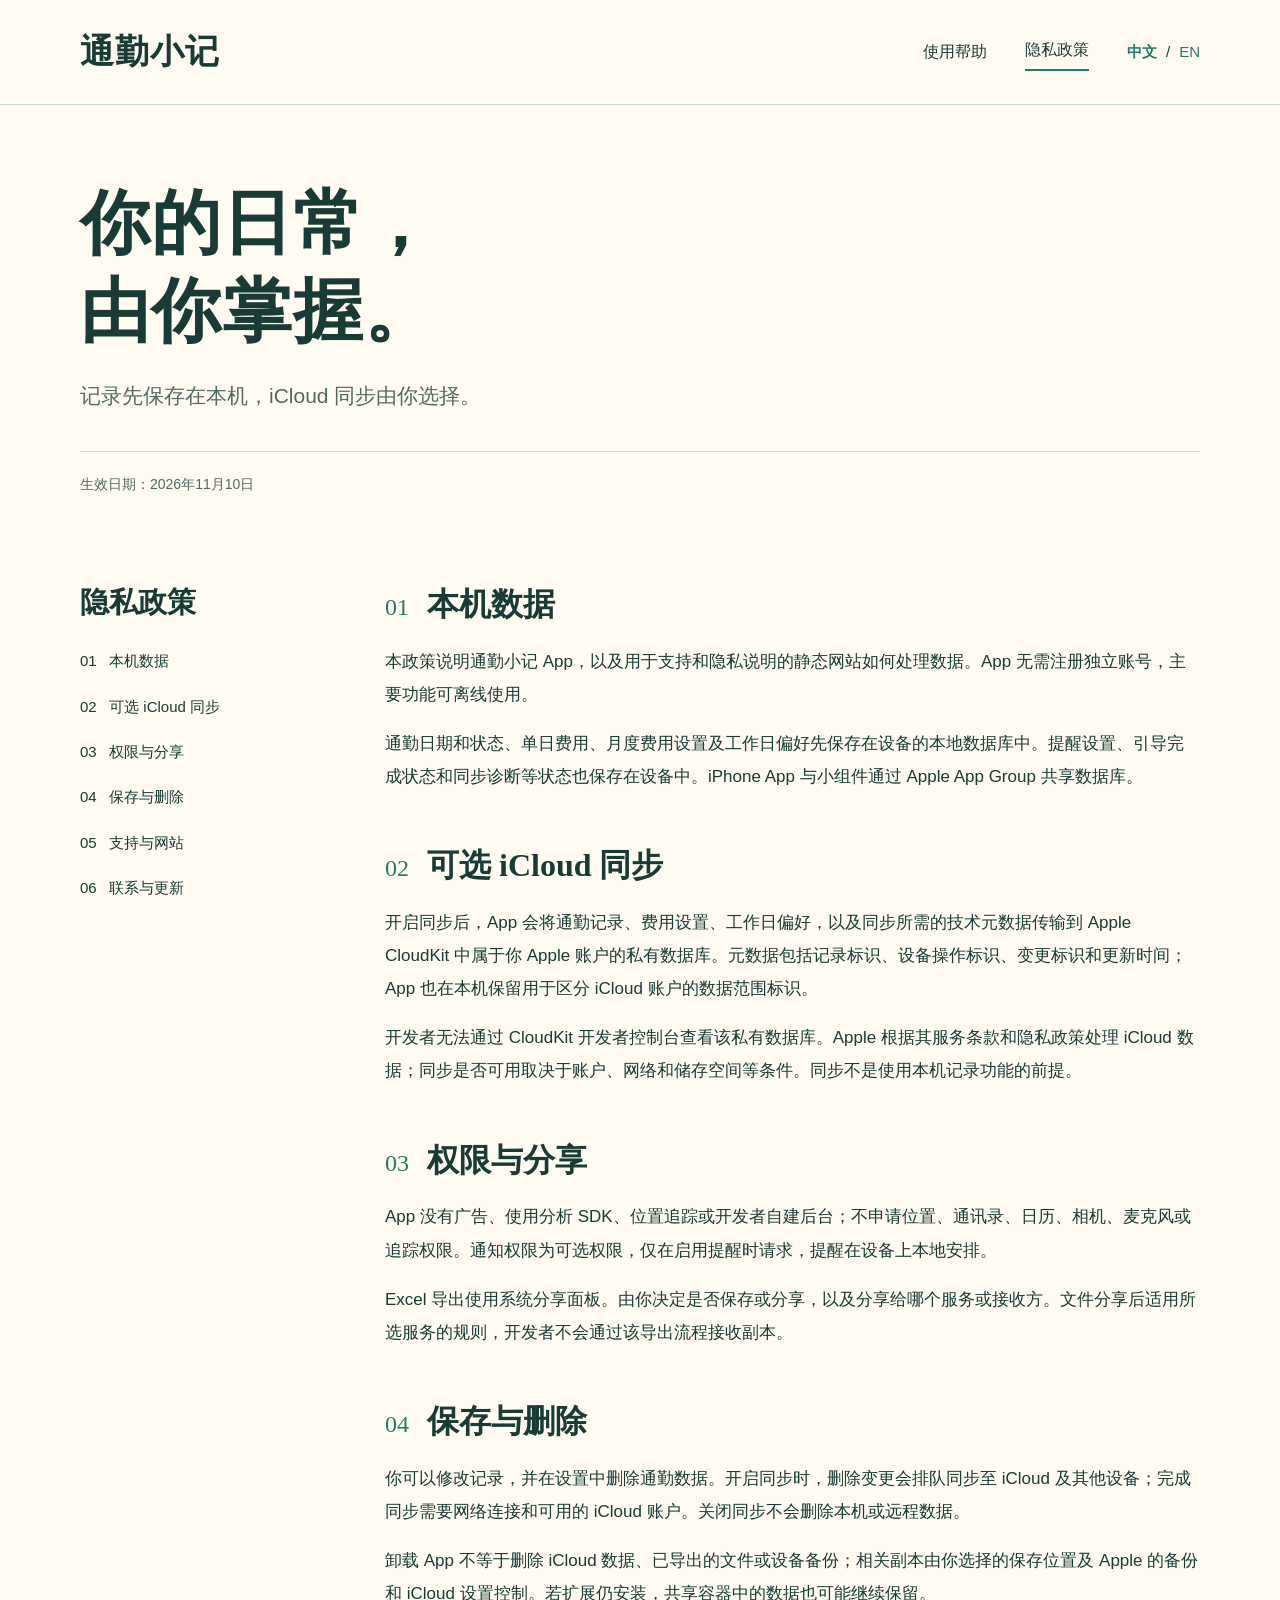
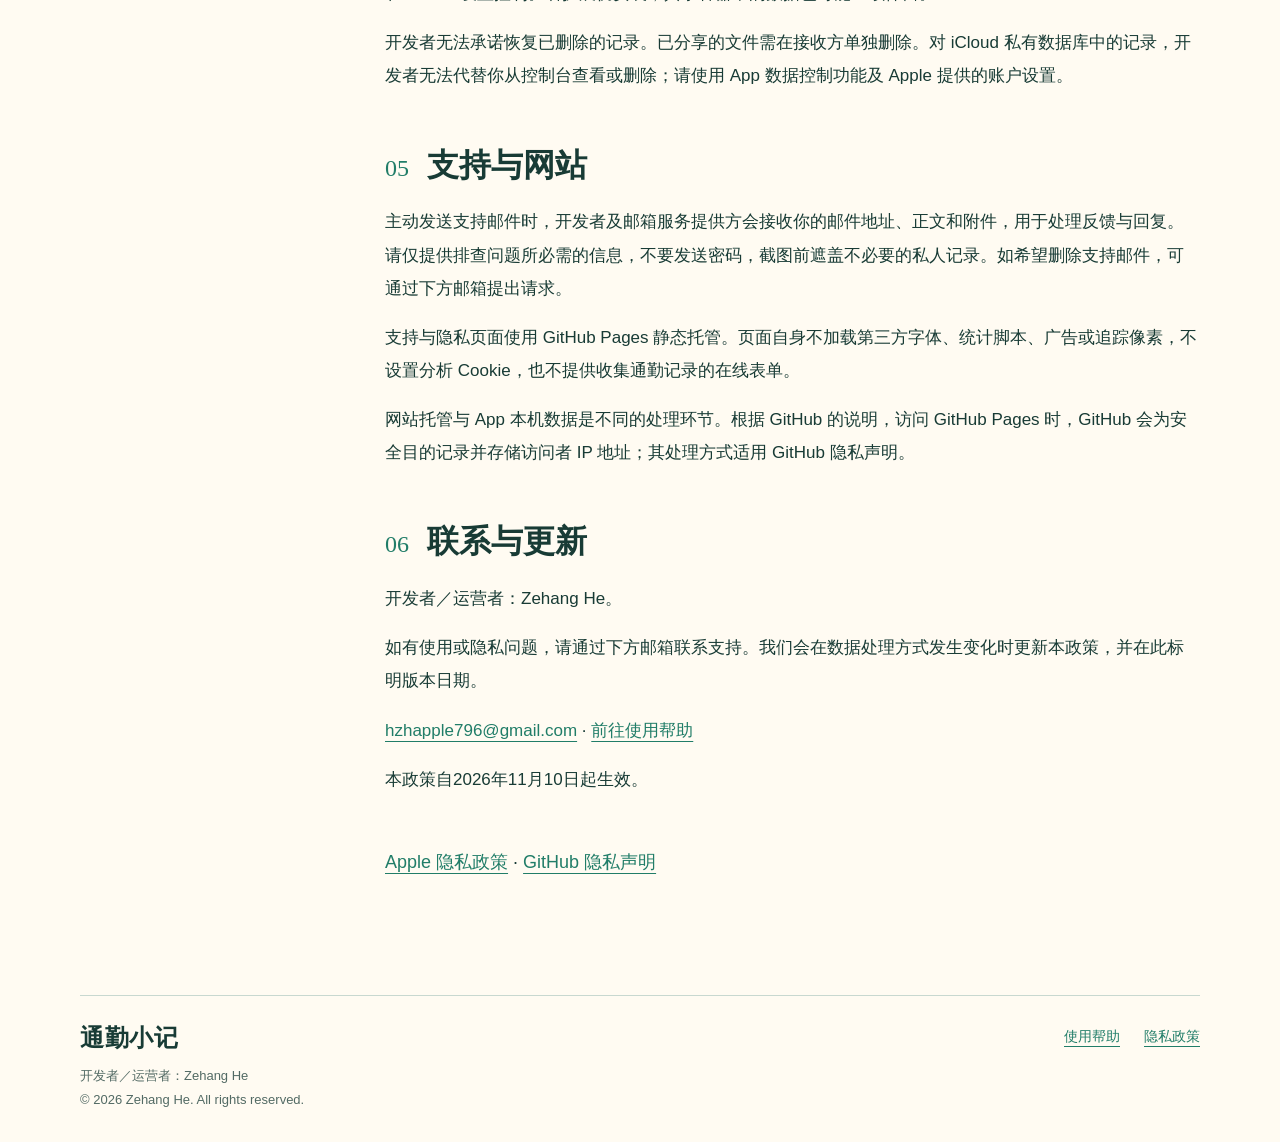
==== privacy.html @ 6ab806d3 "Publish reviewed Commute Log support and privacy pages" ====
<!doctype html><html lang="zh-Hans"><head><meta charset="utf-8"><meta name="viewport" content="width=device-width, initial-scale=1"><meta name="description" content="记录先保存在本机，iCloud 同步由你选择。"><title>隐私政策 · 通勤小记</title><link rel="stylesheet" href="styles.css"></head><body class="zh"><a class="skip" href="#main">跳到正文</a><header class="site-header"><div class="wrap header-inner"><a class="brand" href="support.html">通勤小记</a><nav class="site-nav" aria-label="主导航"><a href="support.html" >使用帮助</a><a href="privacy.html" aria-current="page">隐私政策</a><span class="language"><a href="privacy.html" lang="zh-Hans" aria-current="page">中文</a><span aria-hidden="true">/</span><a href="privacy-en.html" lang="en" >EN</a></span></nav></div></header><main id="main" class="wrap"><section class="policy-hero"><h1>你的日常，<br>由你掌握。</h1><p class="lead">记录先保存在本机，iCloud 同步由你选择。</p><p class="updated">生效日期：2026年11月10日</p></section><div class="policy-layout"><aside class="contents"><h2>隐私政策</h2><nav aria-label="政策目录"><ol><li><a href="#section-1">01 &nbsp; 本机数据</a></li><li><a href="#section-2">02 &nbsp; 可选 iCloud 同步</a></li><li><a href="#section-3">03 &nbsp; 权限与分享</a></li><li><a href="#section-4">04 &nbsp; 保存与删除</a></li><li><a href="#section-5">05 &nbsp; 支持与网站</a></li><li><a href="#section-6">06 &nbsp; 联系与更新</a></li></ol></nav></aside><article><section class="policy-section" id="section-1"><h2><span class="number">01</span>本机数据</h2><p>本政策说明通勤小记 App，以及用于支持和隐私说明的静态网站如何处理数据。App 无需注册独立账号，主要功能可离线使用。</p><p>通勤日期和状态、单日费用、月度费用设置及工作日偏好先保存在设备的本地数据库中。提醒设置、引导完成状态和同步诊断等状态也保存在设备中。iPhone App 与小组件通过 Apple App Group 共享数据库。</p></section><section class="policy-section" id="section-2"><h2><span class="number">02</span>可选 iCloud 同步</h2><p>开启同步后，App 会将通勤记录、费用设置、工作日偏好，以及同步所需的技术元数据传输到 Apple CloudKit 中属于你 Apple 账户的私有数据库。元数据包括记录标识、设备操作标识、变更标识和更新时间；App 也在本机保留用于区分 iCloud 账户的数据范围标识。</p><p>开发者无法通过 CloudKit 开发者控制台查看该私有数据库。Apple 根据其服务条款和隐私政策处理 iCloud 数据；同步是否可用取决于账户、网络和储存空间等条件。同步不是使用本机记录功能的前提。</p></section><section class="policy-section" id="section-3"><h2><span class="number">03</span>权限与分享</h2><p>App 没有广告、使用分析 SDK、位置追踪或开发者自建后台；不申请位置、通讯录、日历、相机、麦克风或追踪权限。通知权限为可选权限，仅在启用提醒时请求，提醒在设备上本地安排。</p><p>Excel 导出使用系统分享面板。由你决定是否保存或分享，以及分享给哪个服务或接收方。文件分享后适用所选服务的规则，开发者不会通过该导出流程接收副本。</p></section><section class="policy-section" id="section-4"><h2><span class="number">04</span>保存与删除</h2><p>你可以修改记录，并在设置中删除通勤数据。开启同步时，删除变更会排队同步至 iCloud 及其他设备；完成同步需要网络连接和可用的 iCloud 账户。关闭同步不会删除本机或远程数据。</p><p>卸载 App 不等于删除 iCloud 数据、已导出的文件或设备备份；相关副本由你选择的保存位置及 Apple 的备份和 iCloud 设置控制。若扩展仍安装，共享容器中的数据也可能继续保留。</p><p>开发者无法承诺恢复已删除的记录。已分享的文件需在接收方单独删除。对 iCloud 私有数据库中的记录，开发者无法代替你从控制台查看或删除；请使用 App 数据控制功能及 Apple 提供的账户设置。</p></section><section class="policy-section" id="section-5"><h2><span class="number">05</span>支持与网站</h2><p>主动发送支持邮件时，开发者及邮箱服务提供方会接收你的邮件地址、正文和附件，用于处理反馈与回复。请仅提供排查问题所必需的信息，不要发送密码，截图前遮盖不必要的私人记录。如希望删除支持邮件，可通过下方邮箱提出请求。</p><p>支持与隐私页面使用 GitHub Pages 静态托管。页面自身不加载第三方字体、统计脚本、广告或追踪像素，不设置分析 Cookie，也不提供收集通勤记录的在线表单。</p><p>网站托管与 App 本机数据是不同的处理环节。根据 GitHub 的说明，访问 GitHub Pages 时，GitHub 会为安全目的记录并存储访问者 IP 地址；其处理方式适用 GitHub 隐私声明。</p></section><section class="policy-section" id="section-6"><h2><span class="number">06</span>联系与更新</h2><p>开发者／运营者：Zehang He。</p><p>如有使用或隐私问题，请通过下方邮箱联系支持。我们会在数据处理方式发生变化时更新本政策，并在此标明版本日期。</p><p><a href="mailto:hzhapple796@gmail.com">hzhapple796@gmail.com</a> · <a href="support.html">前往使用帮助</a></p><p>本政策自2026年11月10日起生效。</p></section><p><a href="https://www.apple.com/legal/privacy/">Apple 隐私政策</a> · <a href="https://docs.github.com/en/site-policy/privacy-policies/github-general-privacy-statement">GitHub 隐私声明</a></p></article></div></main><div class="wrap"><footer class="site-footer"><div><a class="brand" href="support.html">通勤小记</a><p class="draft-note">开发者／运营者：Zehang He<br>© 2026 Zehang He. All rights reserved.</p></div><nav class="footer-links"><a href="support.html">使用帮助</a><a href="privacy.html">隐私政策</a></nav></footer></div></body></html>
---- styles.css ----
:root{--paper:#fffbf2;--ink:#183b35;--muted:#526a64;--green:#217d68;--line:#c8d8d0;--mint:#e9f2e8;--title:"Kaiti SC","STKaiti","KaiTi",serif}*{box-sizing:border-box}html{scroll-behavior:smooth}body{margin:0;color:var(--ink);background:var(--paper);font:18px/1.85 -apple-system,BlinkMacSystemFont,"Segoe UI","PingFang SC",sans-serif}a{color:var(--green);text-underline-offset:5px;text-decoration-thickness:1px}a:hover{color:var(--ink)}a:focus-visible,summary:focus-visible{outline:3px solid var(--green);outline-offset:7px;border-radius:2px}.wrap{max-width:1184px;padding:0 32px;margin:auto}.skip{position:absolute;left:16px;top:-100px;background:var(--paper);padding:8px 16px;z-index:5}.skip:focus{top:8px}.site-header{border-bottom:1px solid var(--line)}.header-inner{min-height:104px;display:flex;align-items:center;justify-content:space-between;gap:30px}.brand{text-decoration:none;color:var(--ink);font:700 34px/1.2 var(--title);letter-spacing:.03em}.site-nav{display:flex;align-items:center;gap:38px;font-size:16px}.site-nav>a{text-decoration:none;color:var(--ink)}.site-nav>a[aria-current=page]{box-shadow:0 2px var(--green);padding-bottom:4px}.language{white-space:nowrap;font-size:15px;display:flex;gap:9px}.language a{text-decoration:none}.language a[aria-current=page]{color:var(--green);font-weight:700}.hero{position:relative;display:grid;grid-template-columns:1fr 1fr;align-items:center;gap:28px;padding-top:90px;padding-bottom:95px;min-height:650px}.hero h1,.policy-hero h1{margin:0 0 30px;font:700 clamp(58px,5.7vw,84px)/1.25 var(--title);letter-spacing:.015em}.hero p{font-size:20px;color:var(--muted);margin:0 0 36px;max-width:500px}.hero-art{width:100%;height:auto;display:block}.actions{display:flex;align-items:center;gap:28px;flex-wrap:wrap;font-size:17px}.button{display:inline-flex;align-items:center;justify-content:center;padding:11px 30px;background:var(--green);color:white;border-radius:6px;text-decoration:none;font-weight:600;min-height:52px}.button:hover{background:var(--ink);color:white}.faq-layout{display:grid;grid-template-columns:280px 1fr;gap:65px;padding-top:80px;padding-bottom:100px;border-top:1px solid var(--line)}h2{font:700 40px/1.4 var(--title);margin:0 0 22px}.section-intro p{color:var(--muted);font-size:17px;max-width:250px;margin:0}.faq-list{border-top:1px solid var(--line)}details{border-bottom:1px solid var(--line)}summary{list-style:none;cursor:pointer;font:700 26px/1.5 var(--title);padding:24px 34px 24px 0;position:relative}summary::-webkit-details-marker{display:none}summary:after{content:'+';position:absolute;right:0;font:300 26px/1.5 sans-serif}details[open] summary:after{content:'−'}.answer{font-size:17px;padding:0 20px 24px 0}.answer p{margin:0 0 12px}.answer p:last-child{margin-bottom:0}.contact-band{background:var(--mint);padding:65px 0}.contact-inner{display:grid;grid-template-columns:1fr 1.25fr;gap:55px;align-items:center}.contact-inner h2{font-size:33px;margin-bottom:12px}.contact-inner p{margin:0;font-size:16px}.contact-address{border-left:1px solid #9db9a9;padding-left:55px;min-width:0}.email{font-size:24px;font-weight:600;overflow-wrap:anywhere}.contact-address p{margin-top:14px;color:var(--muted)}.site-footer{padding:28px 0 30px;margin-top:28px;border-top:1px solid var(--line);display:flex;justify-content:space-between;gap:24px;align-items:flex-start;font-size:14px}.site-footer .brand{font-size:24px}.draft-note{margin:9px 0 0;color:var(--muted);font-size:13px}.footer-links{display:flex;gap:24px;flex-wrap:wrap}.policy-hero{padding:75px 0 38px}.policy-hero h1{font-size:70px;margin-bottom:22px}.policy-hero .lead{font-size:21px;margin:0 0 35px;color:var(--muted)}.updated{border-top:1px solid var(--line);padding-top:20px;font-size:14px;color:var(--muted)}.policy-layout{display:grid;grid-template-columns:240px minmax(0,1fr);gap:65px;padding:32px 0 70px}.contents{align-self:start;position:sticky;top:30px}.contents h2{font-size:29px;margin-bottom:22px}.contents ol{list-style:none;padding:0;margin:0}.contents li{margin:12px 0}.contents a{font-size:15px;text-decoration:none;color:var(--ink)}.contents a:hover{text-decoration:underline}.number{color:var(--green);font:500 24px/1.5 Georgia,serif;margin-right:18px;font-variant-numeric:tabular-nums}.policy-section{scroll-margin-top:30px;margin-bottom:50px}.policy-section h2{font-size:32px;display:flex;align-items:baseline;margin-bottom:18px}.policy-section p{font-size:17px;line-height:1.95;margin:0 0 16px}.policy-section ul{padding-left:22px;font-size:17px}.policy-section li{margin-bottom:8px}.policy-section:last-child{margin-bottom:0}.en{--title:"Palatino Linotype","Iowan Old Style",Georgia,serif}.en .hero h1{font-size:70px}.en .policy-hero h1{font-size:66px}.en summary{font-size:23px}.en h2{font-size:36px}.en .policy-section h2{font-size:30px}@media(max-width:850px){.site-nav{gap:20px}.hero{padding:65px 0;min-height:550px;gap:10px}.hero h1{font-size:62px}.faq-layout{grid-template-columns:210px 1fr;gap:35px}.policy-layout{gap:32px;grid-template-columns:200px 1fr}.contact-inner{gap:28px}.contact-address{padding-left:28px}.email{font-size:20px}.en .hero h1{font-size:55px}}@media(max-width:620px){body{font-size:17px}.wrap{padding:0 22px}.header-inner{min-height:92px;flex-wrap:wrap;gap:15px;padding-top:22px;padding-bottom:20px}.brand{font-size:27px}.site-nav{font-size:14px;gap:20px;justify-content:space-between;width:100%}.language{font-size:14px}.hero{display:flex;flex-direction:column;align-items:stretch;gap:20px;padding:50px 0 35px}.hero h1,.policy-hero h1{font-size:55px;line-height:1.3}.hero p{font-size:17px;line-height:1.8;margin-bottom:26px}.hero-art{width:100%;max-width:430px;margin:-12px auto 0}.actions{gap:21px;font-size:15px}.button{padding:10px 23px}.faq-layout{display:block;padding:44px 0 55px}.section-intro{margin-bottom:30px}.section-intro p{max-width:100%}h2{font-size:32px}summary{font-size:23px;padding-top:20px;padding-bottom:20px}.answer{font-size:16px}.contact-band{padding:38px 0}.contact-inner{display:block}.contact-address{padding:25px 0 0;margin-top:25px;border-left:0;border-top:1px solid #9db9a9}.contact-inner h2{font-size:29px}.email{font-size:21px}.site-footer{flex-direction:column;gap:18px}.policy-hero{padding:48px 0 20px}.policy-hero .lead{font-size:18px}.policy-layout{display:block;padding-top:14px}.contents{position:static;border-bottom:1px solid var(--line);padding-bottom:22px;margin-bottom:38px}.contents h2{font-size:25px;margin-bottom:12px}.contents ol{display:grid;grid-template-columns:1fr 1fr;gap:0 18px}.contents li{margin:7px 0}.contents a{font-size:14px}.policy-section h2{font-size:28px}.policy-section p,.policy-section li{font-size:16px}.number{font-size:22px;margin-right:12px}.en .hero h1,.en .policy-hero h1{font-size:49px}.en summary{font-size:21px}.en .contents ol{display:block}}@media(prefers-reduced-motion:reduce){html{scroll-behavior:auto}}@media print{body{background:white}.site-header,.contents,.hero-art,.skip,.draft-note,.language{display:none}.policy-layout{display:block}.policy-hero h1{font-size:40px}a{color:inherit}.policy-section{break-inside:avoid}}
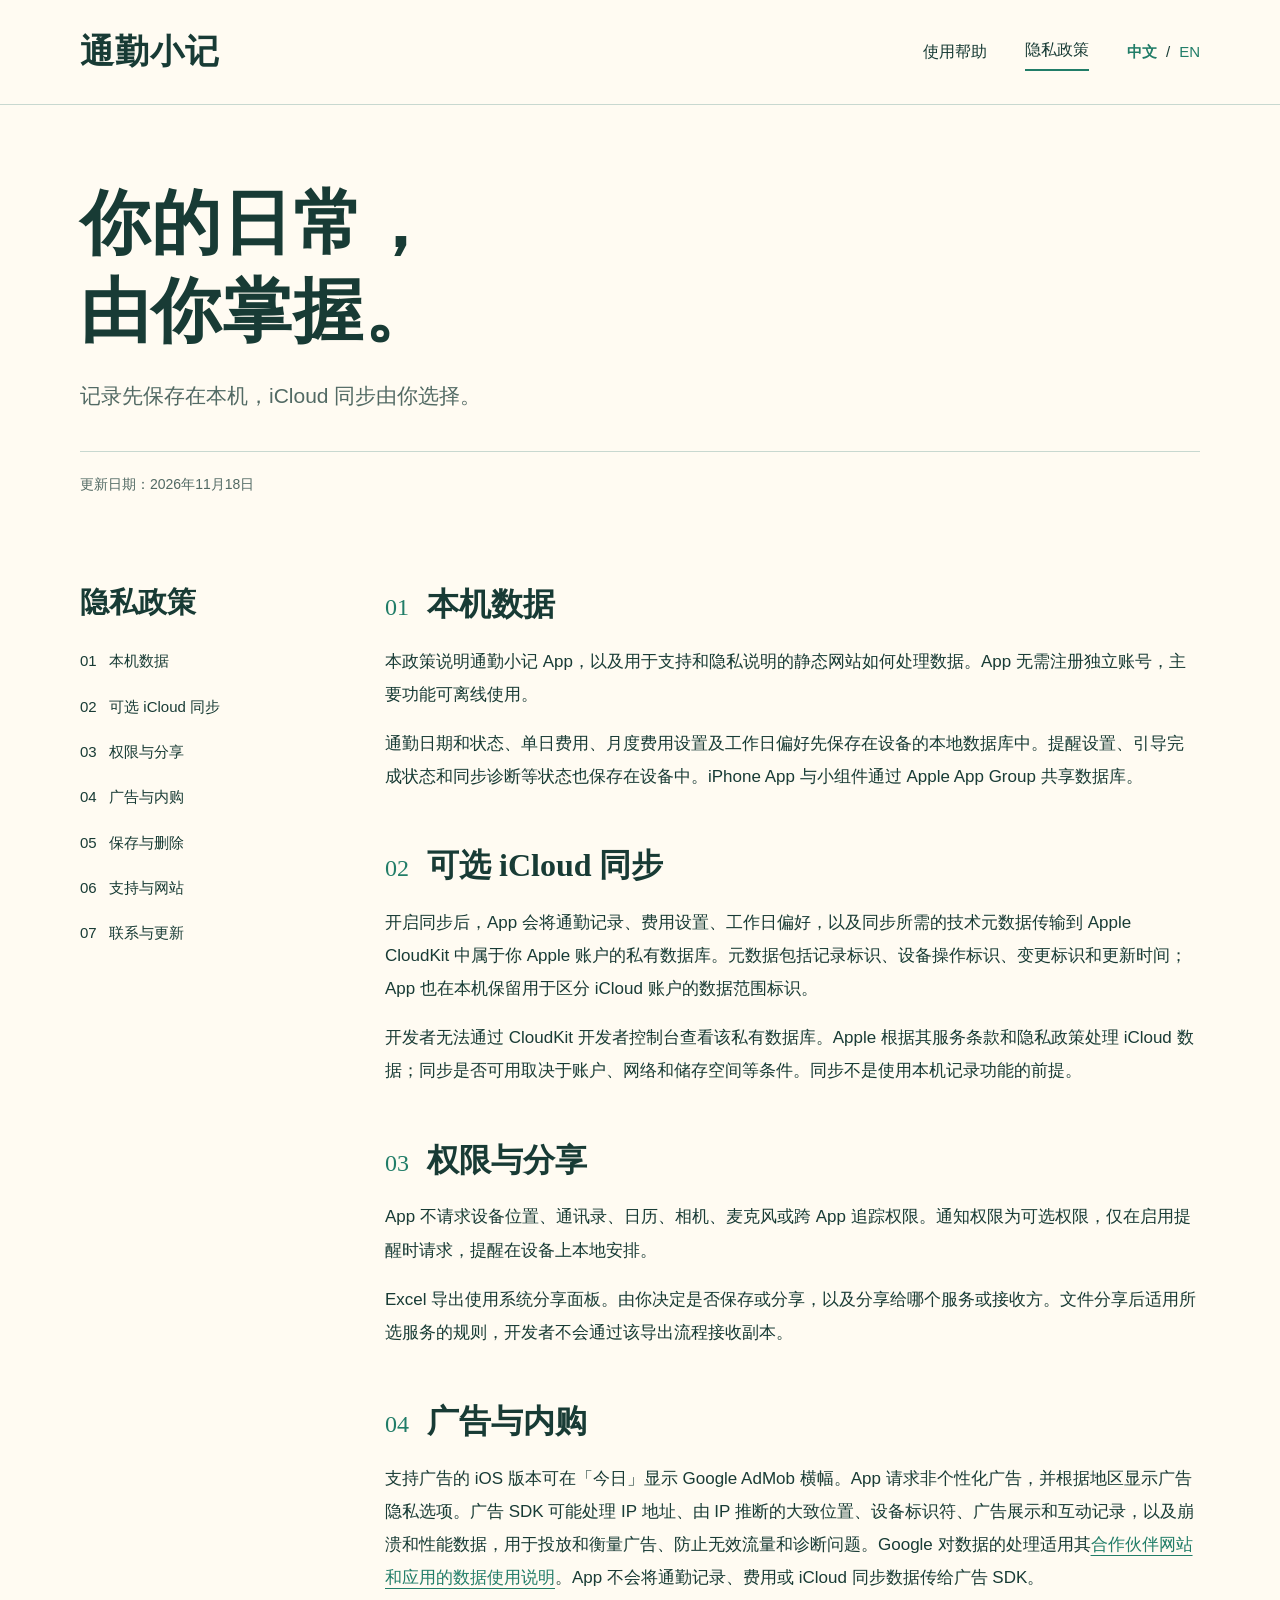
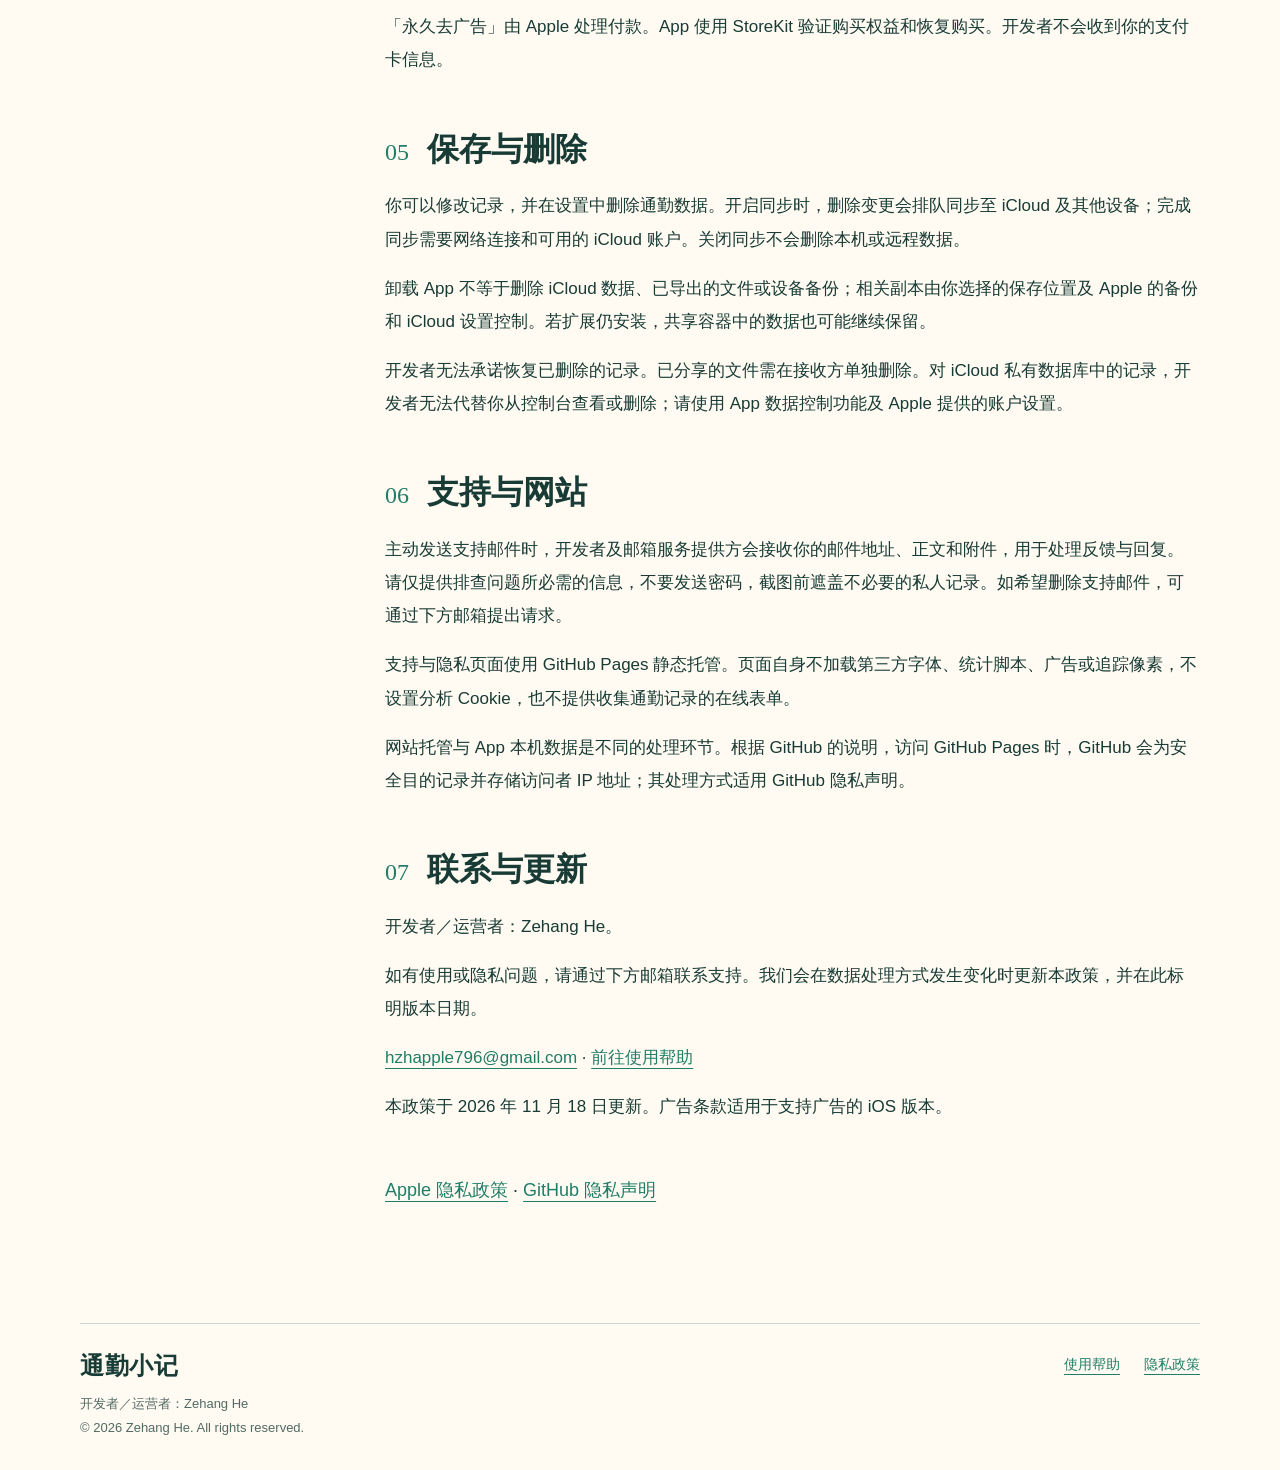
==== commit afb46823: "Disclose AdMob and App Store purchases for iOS" ====
--- a/privacy.html
+++ b/privacy.html
@@ -1 +1 @@
-<!doctype html><html lang="zh-Hans"><head><meta charset="utf-8"><meta name="viewport" content="width=device-width, initial-scale=1"><meta name="description" content="记录先保存在本机，iCloud 同步由你选择。"><title>隐私政策 · 通勤小记</title><link rel="stylesheet" href="styles.css"></head><body class="zh"><a class="skip" href="#main">跳到正文</a><header class="site-header"><div class="wrap header-inner"><a class="brand" href="support.html">通勤小记</a><nav class="site-nav" aria-label="主导航"><a href="support.html" >使用帮助</a><a href="privacy.html" aria-current="page">隐私政策</a><span class="language"><a href="privacy.html" lang="zh-Hans" aria-current="page">中文</a><span aria-hidden="true">/</span><a href="privacy-en.html" lang="en" >EN</a></span></nav></div></header><main id="main" class="wrap"><section class="policy-hero"><h1>你的日常，<br>由你掌握。</h1><p class="lead">记录先保存在本机，iCloud 同步由你选择。</p><p class="updated">生效日期：2026年11月10日</p></section><div class="policy-layout"><aside class="contents"><h2>隐私政策</h2><nav aria-label="政策目录"><ol><li><a href="#section-1">01 &nbsp; 本机数据</a></li><li><a href="#section-2">02 &nbsp; 可选 iCloud 同步</a></li><li><a href="#section-3">03 &nbsp; 权限与分享</a></li><li><a href="#section-4">04 &nbsp; 保存与删除</a></li><li><a href="#section-5">05 &nbsp; 支持与网站</a></li><li><a href="#section-6">06 &nbsp; 联系与更新</a></li></ol></nav></aside><article><section class="policy-section" id="section-1"><h2><span class="number">01</span>本机数据</h2><p>本政策说明通勤小记 App，以及用于支持和隐私说明的静态网站如何处理数据。App 无需注册独立账号，主要功能可离线使用。</p><p>通勤日期和状态、单日费用、月度费用设置及工作日偏好先保存在设备的本地数据库中。提醒设置、引导完成状态和同步诊断等状态也保存在设备中。iPhone App 与小组件通过 Apple App Group 共享数据库。</p></section><section class="policy-section" id="section-2"><h2><span class="number">02</span>可选 iCloud 同步</h2><p>开启同步后，App 会将通勤记录、费用设置、工作日偏好，以及同步所需的技术元数据传输到 Apple CloudKit 中属于你 Apple 账户的私有数据库。元数据包括记录标识、设备操作标识、变更标识和更新时间；App 也在本机保留用于区分 iCloud 账户的数据范围标识。</p><p>开发者无法通过 CloudKit 开发者控制台查看该私有数据库。Apple 根据其服务条款和隐私政策处理 iCloud 数据；同步是否可用取决于账户、网络和储存空间等条件。同步不是使用本机记录功能的前提。</p></section><section class="policy-section" id="section-3"><h2><span class="number">03</span>权限与分享</h2><p>App 没有广告、使用分析 SDK、位置追踪或开发者自建后台；不申请位置、通讯录、日历、相机、麦克风或追踪权限。通知权限为可选权限，仅在启用提醒时请求，提醒在设备上本地安排。</p><p>Excel 导出使用系统分享面板。由你决定是否保存或分享，以及分享给哪个服务或接收方。文件分享后适用所选服务的规则，开发者不会通过该导出流程接收副本。</p></section><section class="policy-section" id="section-4"><h2><span class="number">04</span>保存与删除</h2><p>你可以修改记录，并在设置中删除通勤数据。开启同步时，删除变更会排队同步至 iCloud 及其他设备；完成同步需要网络连接和可用的 iCloud 账户。关闭同步不会删除本机或远程数据。</p><p>卸载 App 不等于删除 iCloud 数据、已导出的文件或设备备份；相关副本由你选择的保存位置及 Apple 的备份和 iCloud 设置控制。若扩展仍安装，共享容器中的数据也可能继续保留。</p><p>开发者无法承诺恢复已删除的记录。已分享的文件需在接收方单独删除。对 iCloud 私有数据库中的记录，开发者无法代替你从控制台查看或删除；请使用 App 数据控制功能及 Apple 提供的账户设置。</p></section><section class="policy-section" id="section-5"><h2><span class="number">05</span>支持与网站</h2><p>主动发送支持邮件时，开发者及邮箱服务提供方会接收你的邮件地址、正文和附件，用于处理反馈与回复。请仅提供排查问题所必需的信息，不要发送密码，截图前遮盖不必要的私人记录。如希望删除支持邮件，可通过下方邮箱提出请求。</p><p>支持与隐私页面使用 GitHub Pages 静态托管。页面自身不加载第三方字体、统计脚本、广告或追踪像素，不设置分析 Cookie，也不提供收集通勤记录的在线表单。</p><p>网站托管与 App 本机数据是不同的处理环节。根据 GitHub 的说明，访问 GitHub Pages 时，GitHub 会为安全目的记录并存储访问者 IP 地址；其处理方式适用 GitHub 隐私声明。</p></section><section class="policy-section" id="section-6"><h2><span class="number">06</span>联系与更新</h2><p>开发者／运营者：Zehang He。</p><p>如有使用或隐私问题，请通过下方邮箱联系支持。我们会在数据处理方式发生变化时更新本政策，并在此标明版本日期。</p><p><a href="mailto:hzhapple796@gmail.com">hzhapple796@gmail.com</a> · <a href="support.html">前往使用帮助</a></p><p>本政策自2026年11月10日起生效。</p></section><p><a href="https://www.apple.com/legal/privacy/">Apple 隐私政策</a> · <a href="https://docs.github.com/en/site-policy/privacy-policies/github-general-privacy-statement">GitHub 隐私声明</a></p></article></div></main><div class="wrap"><footer class="site-footer"><div><a class="brand" href="support.html">通勤小记</a><p class="draft-note">开发者／运营者：Zehang He<br>© 2026 Zehang He. All rights reserved.</p></div><nav class="footer-links"><a href="support.html">使用帮助</a><a href="privacy.html">隐私政策</a></nav></footer></div></body></html>+<!doctype html><html lang="zh-Hans"><head><meta charset="utf-8"><meta name="viewport" content="width=device-width, initial-scale=1"><meta name="description" content="记录先保存在本机，iCloud 同步由你选择。"><title>隐私政策 · 通勤小记</title><link rel="stylesheet" href="styles.css"></head><body class="zh"><a class="skip" href="#main">跳到正文</a><header class="site-header"><div class="wrap header-inner"><a class="brand" href="support.html">通勤小记</a><nav class="site-nav" aria-label="主导航"><a href="support.html" >使用帮助</a><a href="privacy.html" aria-current="page">隐私政策</a><span class="language"><a href="privacy.html" lang="zh-Hans" aria-current="page">中文</a><span aria-hidden="true">/</span><a href="privacy-en.html" lang="en" >EN</a></span></nav></div></header><main id="main" class="wrap"><section class="policy-hero"><h1>你的日常，<br>由你掌握。</h1><p class="lead">记录先保存在本机，iCloud 同步由你选择。</p><p class="updated">更新日期：2026年11月18日</p></section><div class="policy-layout"><aside class="contents"><h2>隐私政策</h2><nav aria-label="政策目录"><ol><li><a href="#section-1">01 &nbsp; 本机数据</a></li><li><a href="#section-2">02 &nbsp; 可选 iCloud 同步</a></li><li><a href="#section-3">03 &nbsp; 权限与分享</a></li><li><a href="#section-4">04 &nbsp; 广告与内购</a></li><li><a href="#section-5">05 &nbsp; 保存与删除</a></li><li><a href="#section-6">06 &nbsp; 支持与网站</a></li><li><a href="#section-7">07 &nbsp; 联系与更新</a></li></ol></nav></aside><article><section class="policy-section" id="section-1"><h2><span class="number">01</span>本机数据</h2><p>本政策说明通勤小记 App，以及用于支持和隐私说明的静态网站如何处理数据。App 无需注册独立账号，主要功能可离线使用。</p><p>通勤日期和状态、单日费用、月度费用设置及工作日偏好先保存在设备的本地数据库中。提醒设置、引导完成状态和同步诊断等状态也保存在设备中。iPhone App 与小组件通过 Apple App Group 共享数据库。</p></section><section class="policy-section" id="section-2"><h2><span class="number">02</span>可选 iCloud 同步</h2><p>开启同步后，App 会将通勤记录、费用设置、工作日偏好，以及同步所需的技术元数据传输到 Apple CloudKit 中属于你 Apple 账户的私有数据库。元数据包括记录标识、设备操作标识、变更标识和更新时间；App 也在本机保留用于区分 iCloud 账户的数据范围标识。</p><p>开发者无法通过 CloudKit 开发者控制台查看该私有数据库。Apple 根据其服务条款和隐私政策处理 iCloud 数据；同步是否可用取决于账户、网络和储存空间等条件。同步不是使用本机记录功能的前提。</p></section><section class="policy-section" id="section-3"><h2><span class="number">03</span>权限与分享</h2><p>App 不请求设备位置、通讯录、日历、相机、麦克风或跨 App 追踪权限。通知权限为可选权限，仅在启用提醒时请求，提醒在设备上本地安排。</p><p>Excel 导出使用系统分享面板。由你决定是否保存或分享，以及分享给哪个服务或接收方。文件分享后适用所选服务的规则，开发者不会通过该导出流程接收副本。</p></section><section class="policy-section" id="section-4"><h2><span class="number">04</span>广告与内购</h2><p>支持广告的 iOS 版本可在「今日」显示 Google AdMob 横幅。App 请求非个性化广告，并根据地区显示广告隐私选项。广告 SDK 可能处理 IP 地址、由 IP 推断的大致位置、设备标识符、广告展示和互动记录，以及崩溃和性能数据，用于投放和衡量广告、防止无效流量和诊断问题。Google 对数据的处理适用其<a href="https://policies.google.com/technologies/partner-sites?hl=zh-CN">合作伙伴网站和应用的数据使用说明</a>。App 不会将通勤记录、费用或 iCloud 同步数据传给广告 SDK。</p><p>「永久去广告」由 Apple 处理付款。App 使用 StoreKit 验证购买权益和恢复购买。开发者不会收到你的支付卡信息。</p></section><section class="policy-section" id="section-5"><h2><span class="number">05</span>保存与删除</h2><p>你可以修改记录，并在设置中删除通勤数据。开启同步时，删除变更会排队同步至 iCloud 及其他设备；完成同步需要网络连接和可用的 iCloud 账户。关闭同步不会删除本机或远程数据。</p><p>卸载 App 不等于删除 iCloud 数据、已导出的文件或设备备份；相关副本由你选择的保存位置及 Apple 的备份和 iCloud 设置控制。若扩展仍安装，共享容器中的数据也可能继续保留。</p><p>开发者无法承诺恢复已删除的记录。已分享的文件需在接收方单独删除。对 iCloud 私有数据库中的记录，开发者无法代替你从控制台查看或删除；请使用 App 数据控制功能及 Apple 提供的账户设置。</p></section><section class="policy-section" id="section-6"><h2><span class="number">06</span>支持与网站</h2><p>主动发送支持邮件时，开发者及邮箱服务提供方会接收你的邮件地址、正文和附件，用于处理反馈与回复。请仅提供排查问题所必需的信息，不要发送密码，截图前遮盖不必要的私人记录。如希望删除支持邮件，可通过下方邮箱提出请求。</p><p>支持与隐私页面使用 GitHub Pages 静态托管。页面自身不加载第三方字体、统计脚本、广告或追踪像素，不设置分析 Cookie，也不提供收集通勤记录的在线表单。</p><p>网站托管与 App 本机数据是不同的处理环节。根据 GitHub 的说明，访问 GitHub Pages 时，GitHub 会为安全目的记录并存储访问者 IP 地址；其处理方式适用 GitHub 隐私声明。</p></section><section class="policy-section" id="section-7"><h2><span class="number">07</span>联系与更新</h2><p>开发者／运营者：Zehang He。</p><p>如有使用或隐私问题，请通过下方邮箱联系支持。我们会在数据处理方式发生变化时更新本政策，并在此标明版本日期。</p><p><a href="mailto:hzhapple796@gmail.com">hzhapple796@gmail.com</a> · <a href="support.html">前往使用帮助</a></p><p>本政策于 2026 年 11 月 18 日更新。广告条款适用于支持广告的 iOS 版本。</p></section><p><a href="https://www.apple.com/legal/privacy/">Apple 隐私政策</a> · <a href="https://docs.github.com/en/site-policy/privacy-policies/github-general-privacy-statement">GitHub 隐私声明</a></p></article></div></main><div class="wrap"><footer class="site-footer"><div><a class="brand" href="support.html">通勤小记</a><p class="draft-note">开发者／运营者：Zehang He<br>© 2026 Zehang He. All rights reserved.</p></div><nav class="footer-links"><a href="support.html">使用帮助</a><a href="privacy.html">隐私政策</a></nav></footer></div></body></html>
